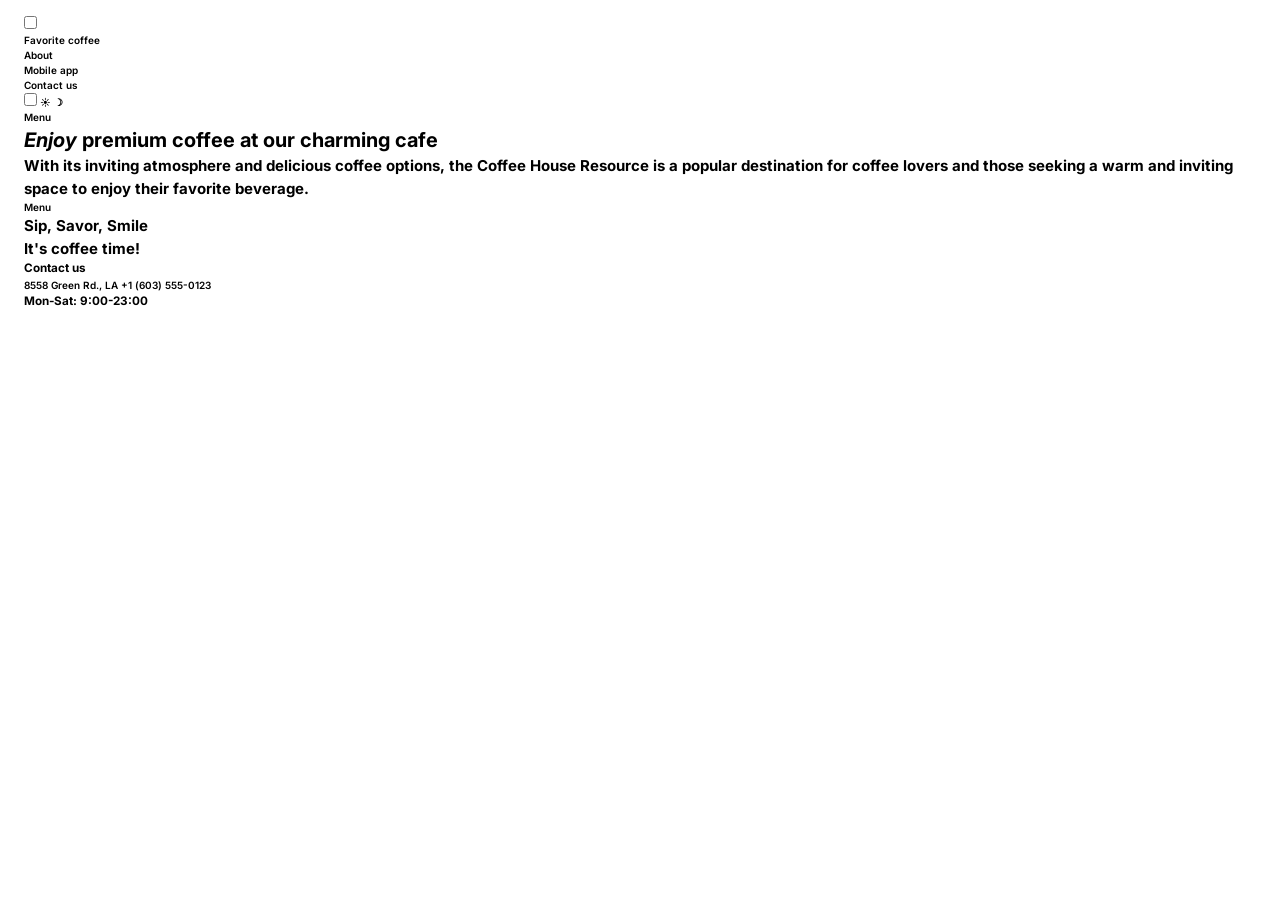
==== index.html @ 4351eb21 "feat: implement mobile menu button and fix mobile layout" ====
<!DOCTYPE html>
<html lang="en">

<head>
  <meta charset="UTF-8">
  <meta name="viewport" content="width=device-width, initial-scale=1.0">

  <link href="https://fonts.googleapis.com/css?family=Inter" rel="stylesheet" type="text/css">
  <link rel="stylesheet" href="css/style.css">

  <script src="./js/theme.js" defer></script>
  <script src="index.js" defer></script>

  <title>Landing page</title>
  <script>
    if (localStorage.getItem('site-theme') === 'dark') {
      document.documentElement.classList.add('dark-theme');
    }
  </script>
</head>

<body>
  <header class="header">
    <input type="checkbox" id="mobile-menu-bth" class="menu__mobile--input" />
    <label for="mobile-menu-bth" class="menu__mobile--btn"><span class="menu__mobile--icon">&nbsp;</span></label>
    <span class="menu__mobile--background">&nbsp;</span>
    <div class="header__container">
      <div class="logo">
        <a href="index.html" class="logo__icon" aria-label="Logo"></a>
      </div>
      <nav class="nav">
        <ul class="nav__list">
          <li><a href="favorite">Favorite coffee</a></li>
          <li><a href="#about">About</a></li>
          <li><a href="#mobile">Mobile app</a></li>
          <li><a href="#contact">Contact us</a></li>
        </ul>

      </nav>
      <div class="header__button__container">
        <div class="theme-switcher">
          <input type="checkbox" id="theme-toggle" class="theme-switcher__input">
          <label for="theme-toggle" class="theme-switcher__label">
            <span class="theme-switcher__icon theme-switcher__icon--sun">
              &#9728;
            </span>
            <span class="theme-switcher__icon theme-switcher__icon--moon">
              &#9789;
            </span>
          </label>
        </div>

        <a href="./pages/menu.html" class="btn-menu">Menu</a>
      </div>
    </div>
  </header>

  <main class="hero">
    <div class="hero__container">
      <h1 class="hero__title"><strong class="accent"><em>Enjoy</em></strong> premium coffee at our charming cafe</h1>
      <h2 class="hero__text">With its inviting atmosphere and delicious coffee options, the Coffee House Resource
        is
        a popular destination for coffee lovers and those seeking a warm and inviting space to enjoy their favorite
        beverage.</h2>
      <a href="./pages/menu.html" class="hero__btn">Menu</a>
    </div>
  </main>


  <footer class="footer" id="footer">
    <div class="footer__container" id="contact">
      <div class="footer__brand">
        <div class="footer__slogan">
          <h2 class="footer__title"> Sip, Savor, Smile</h2>
          <h2 class="footer__title">
            <strong class=" accent">It's coffee time!</strong>
          </h2>
        </div>
        <div class="footer__socials">
          <a href="https://twitter.com" target="_blank" class="footer__socials--twitter" aria-label="Twitter"></a>

          <a href="https://instagram.com" target="_blank" class="footer__socials--instagram" aria-label="Instagram"></a>

          <a href="https://facebook.com" target="_blank" class="footer__socials--facebook" aria-label="Facebook"></a>
        </div>
      </div>

      <div class="footer__contacts">
        <h3 class="footer__contacts--title">Contact us</h3>

        <div class="footer__contacts--list">
          <a href="https://maps.app.goo.gl/gk7T9Ak3BX2JQmJ17" target="_blank" class="footer__contacts--map">
            <span class="contact">8558 Green Rd., LA</span>
          </a>

          <a href="tel:+16035550123" class="footer__contacts--tel">
            <span class="contact">+1 (603) 555-0123</span>
          </a>

          <h3 class="footer__contacts--time">
            <span class="contact">Mon-Sat: 9:00-23:00</span>
          </h3>
        </div>
      </div>
    </div>
  </footer>
</body>

</html>
---- css/style.css ----
* {
  margin: 0;
  padding: 0;
  box-sizing: border-box;
  transition: all .5s;
  text-decoration: none;
  list-style: none;
  color: var(--main_color_text);
}

body {
  background-color: var(--color-bg-page);
  color: var(--color-text-primary);
  font-family: 'Inter', sans-serif;
  font-size: 62.5%;
  line-height: 1.5;
  margin: 1rem 1.5rem;
  font-weight: 600;
  max-width: 180rem;
}

@media (min-width: 2930px) {
  body {
    margin: auto;
  }
}

@media (max-width: 768px) {
  .btn-menu-mob {
    display: flex;
  }
  
  .btn-menu {
    display: none; 
  }
  
}
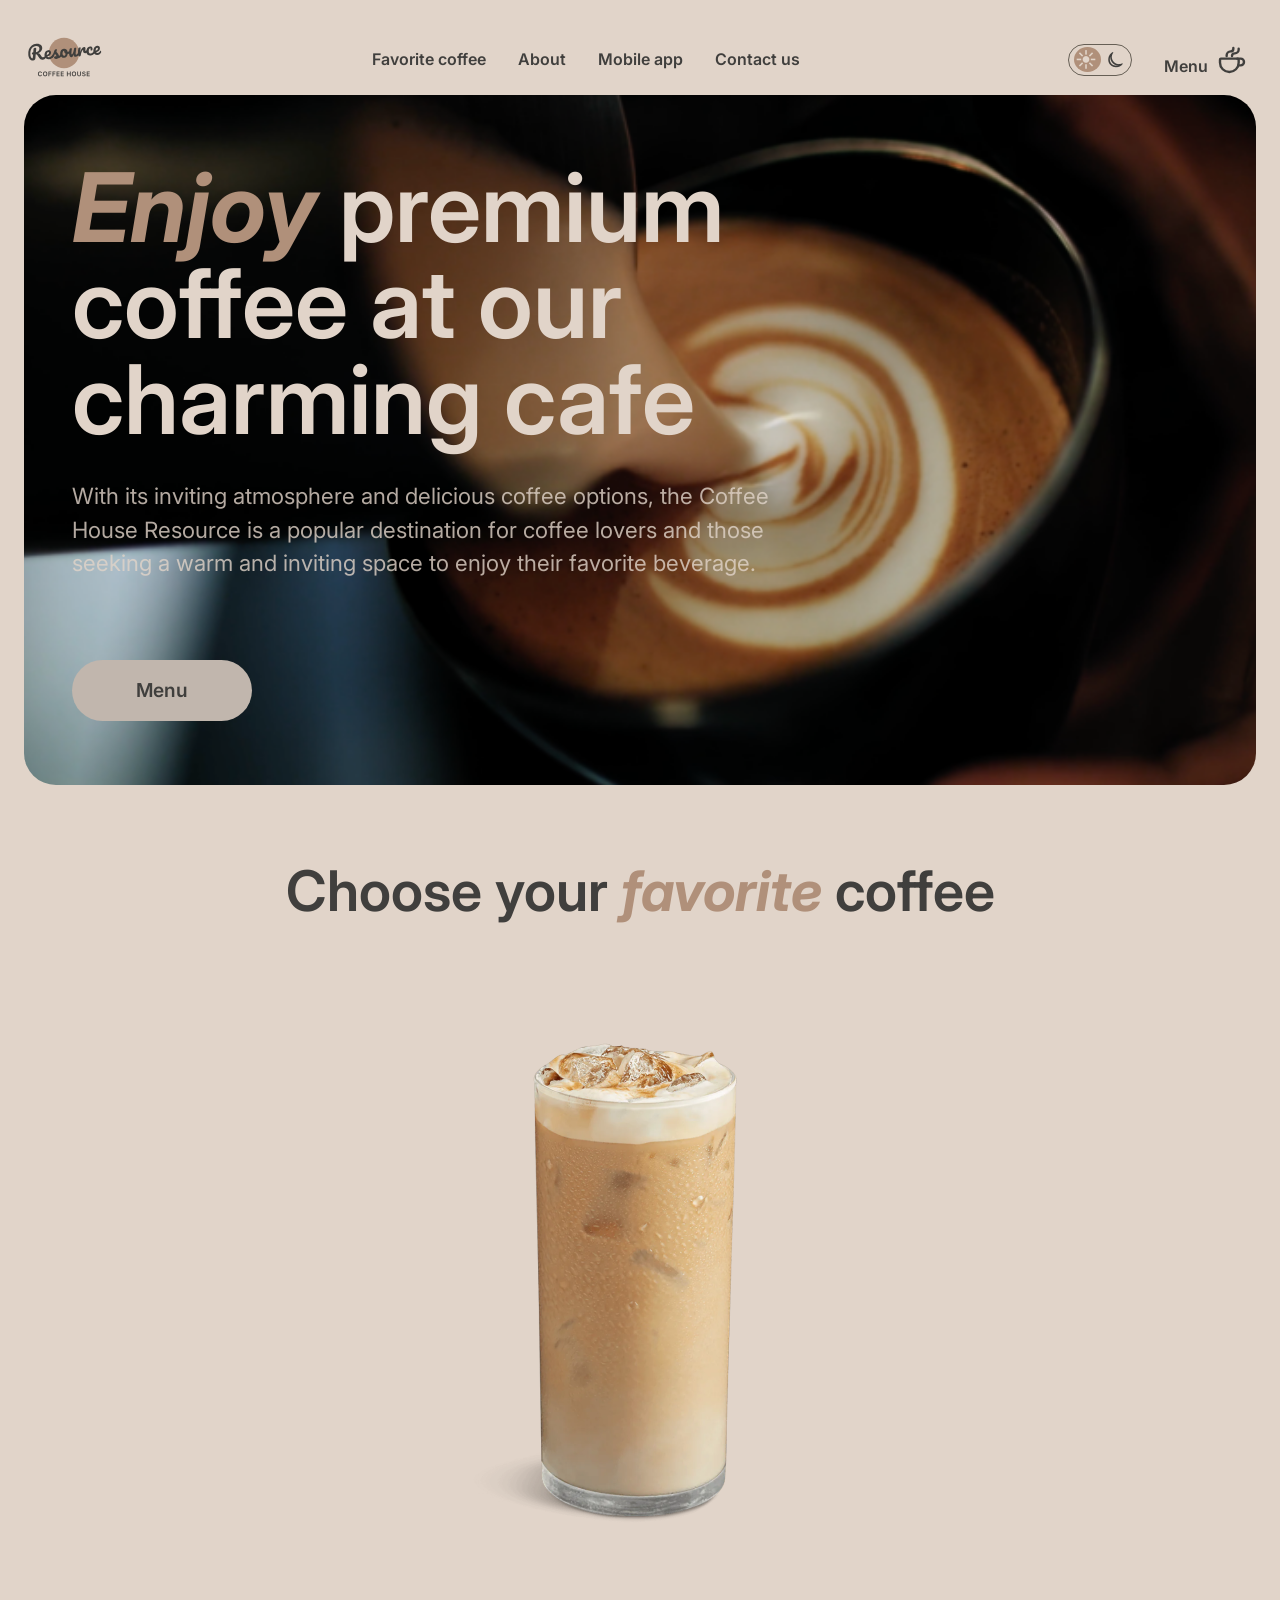
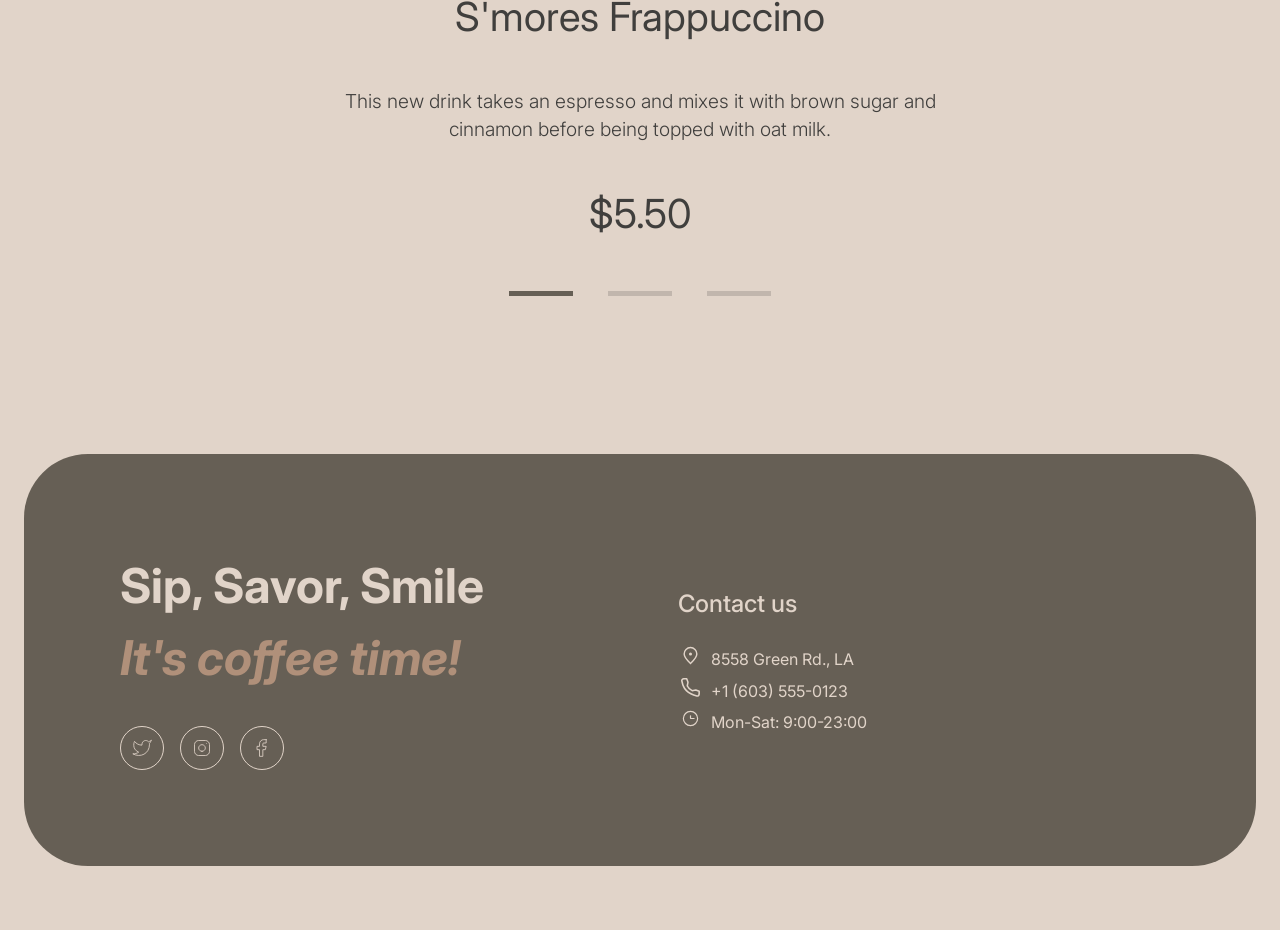
==== commit e3b929fb: "feat: add favorite section" ====
--- a/index.html
+++ b/index.html
@@ -55,17 +55,80 @@
     </div>
   </header>
 
-  <main class="hero">
-    <div class="hero__container">
-      <h1 class="hero__title"><strong class="accent"><em>Enjoy</em></strong> premium coffee at our charming cafe</h1>
-      <h2 class="hero__text">With its inviting atmosphere and delicious coffee options, the Coffee House Resource
-        is
-        a popular destination for coffee lovers and those seeking a warm and inviting space to enjoy their favorite
-        beverage.</h2>
-      <a href="./pages/menu.html" class="hero__btn">Menu</a>
-    </div>
+  <main class="main">
+
+    <section class="hero">
+      <div class="hero__container">
+        <h1 class="hero__title"><strong class="u-accent"><em>Enjoy</em></strong> premium coffee at our charming cafe
+        </h1>
+        <h2 class="hero__text">With its inviting atmosphere and delicious coffee options, the Coffee House Resource
+          is
+          a popular destination for coffee lovers and those seeking a warm and inviting space to enjoy their favorite
+          beverage.</h2>
+        <a href="./pages/menu.html" class="hero__btn">Menu</a>
+      </div>
+    </section>
+
+
+    <section class="favorite u-margin-bottom-m" id="favorite">
+      <h2 class="favorite__tile u-text-xl">
+        Choose your <strong class="u-accent">favorite</strong> coffee
+      </h2>
+
+      <div class="favorite__slider u-margin-top-m">
+        <div class="favorite__slider__container">
+
+          <button type="button" class="u-text-l u-round-button"><span>&larr;</span></button>
+
+          <ul class="slider__list u-padding-bottom-l">
+
+            <li class="slider__list__item">
+              <img src="./assets/images/coffee-slider-1.png" alt="coffee slider 1 img">
+              <h3 class="slider__item--title u-margin-top-s u-text-l">S'mores Frappuccino</h3>
+              <p class="u-text-m u-margin-top-s u-box-30">
+                This new drink takes an espresso and mixes it with brown sugar and cinnamon before being topped with oat
+                milk.
+              </p>
+              <h3 class="slider__item__price u-margin-top-s u-text-l">$5.50</h3>
+            </li>
+
+            <li class="slider__list__item">
+              <img src="./assets/images/coffee-slider-2.png" alt="coffee slider 2 img">
+              <h3 class="slider__item--title u-margin-top-s u-text-l">Caramel Macchiato</h3>
+              <p class="u-text-m u-margin-top-s u-box-30">
+                Fragrant and unique classic espresso with rich caramel-peanut syrup, with cream under whipped thick
+                foam.
+              </p>
+              <h3 class="slider__item__price u-margin-top-s u-text-l">$5.50</h3>
+            </li>
+
+            <li class="slider__list__item">
+              <img src="./assets/images/coffee-slider-3.png" alt="coffee slider 3 img">
+
+              <h3 class="slider__item--title u-margin-top-s u-text-l">Ice coffee</h3>
+              <p class="u-text-m u-margin-top-s u-box-30">
+                A popular summer drink that tones and invigorates. Prepared from coffee, milk and ice.
+              </p>
+              <h3 class="slider__item__price u-margin-top-s u-text-l">$5.00</h3>
+            </li>
+          </ul>
+
+          <button type="button" class="u-text-l u-round-button">
+            <span>&rarr;</span>
+          </button>
+
+        </div>
+
+        <div class="slider--buttons">
+          <span type="button" class="slider__indicators active">&nbsp;</span>
+          <span type="button" class="slider__indicators">&nbsp;</span>
+          <span type="button" class="slider__indicators">&nbsp;</span>
+        </div>
+
+      </div>
+    </section>
+
   </main>
-
 
   <footer class="footer" id="footer">
     <div class="footer__container" id="contact">
@@ -73,7 +136,7 @@
         <div class="footer__slogan">
           <h2 class="footer__title"> Sip, Savor, Smile</h2>
           <h2 class="footer__title">
-            <strong class=" accent">It's coffee time!</strong>
+            <strong class="u-accent">It's coffee time!</strong>
           </h2>
         </div>
         <div class="footer__socials">
--- a/css/style.css
+++ b/css/style.css
@@ -1,38 +1,8 @@
-* {
-  margin: 0;
-  padding: 0;
-  box-sizing: border-box;
-  transition: all .5s;
-  text-decoration: none;
-  list-style: none;
-  color: var(--main_color_text);
-}
+@import "./variables.css";
+@import "./reset.css";
 
-body {
-  background-color: var(--color-bg-page);
-  color: var(--color-text-primary);
-  font-family: 'Inter', sans-serif;
-  font-size: 62.5%;
-  line-height: 1.5;
-  margin: 1rem 1.5rem;
-  font-weight: 600;
-  max-width: 180rem;
-}
+@import "./utilities.css";
+@import "./components.css";
+@import "./layout.css";
 
-@media (min-width: 2930px) {
-  body {
-    margin: auto;
-  }
-}
-
-@media (max-width: 768px) {
-  .btn-menu-mob {
-    display: flex;
-  }
-  
-  .btn-menu {
-    display: none; 
-  }
-  
-}
-
+@import "./favorite.css";
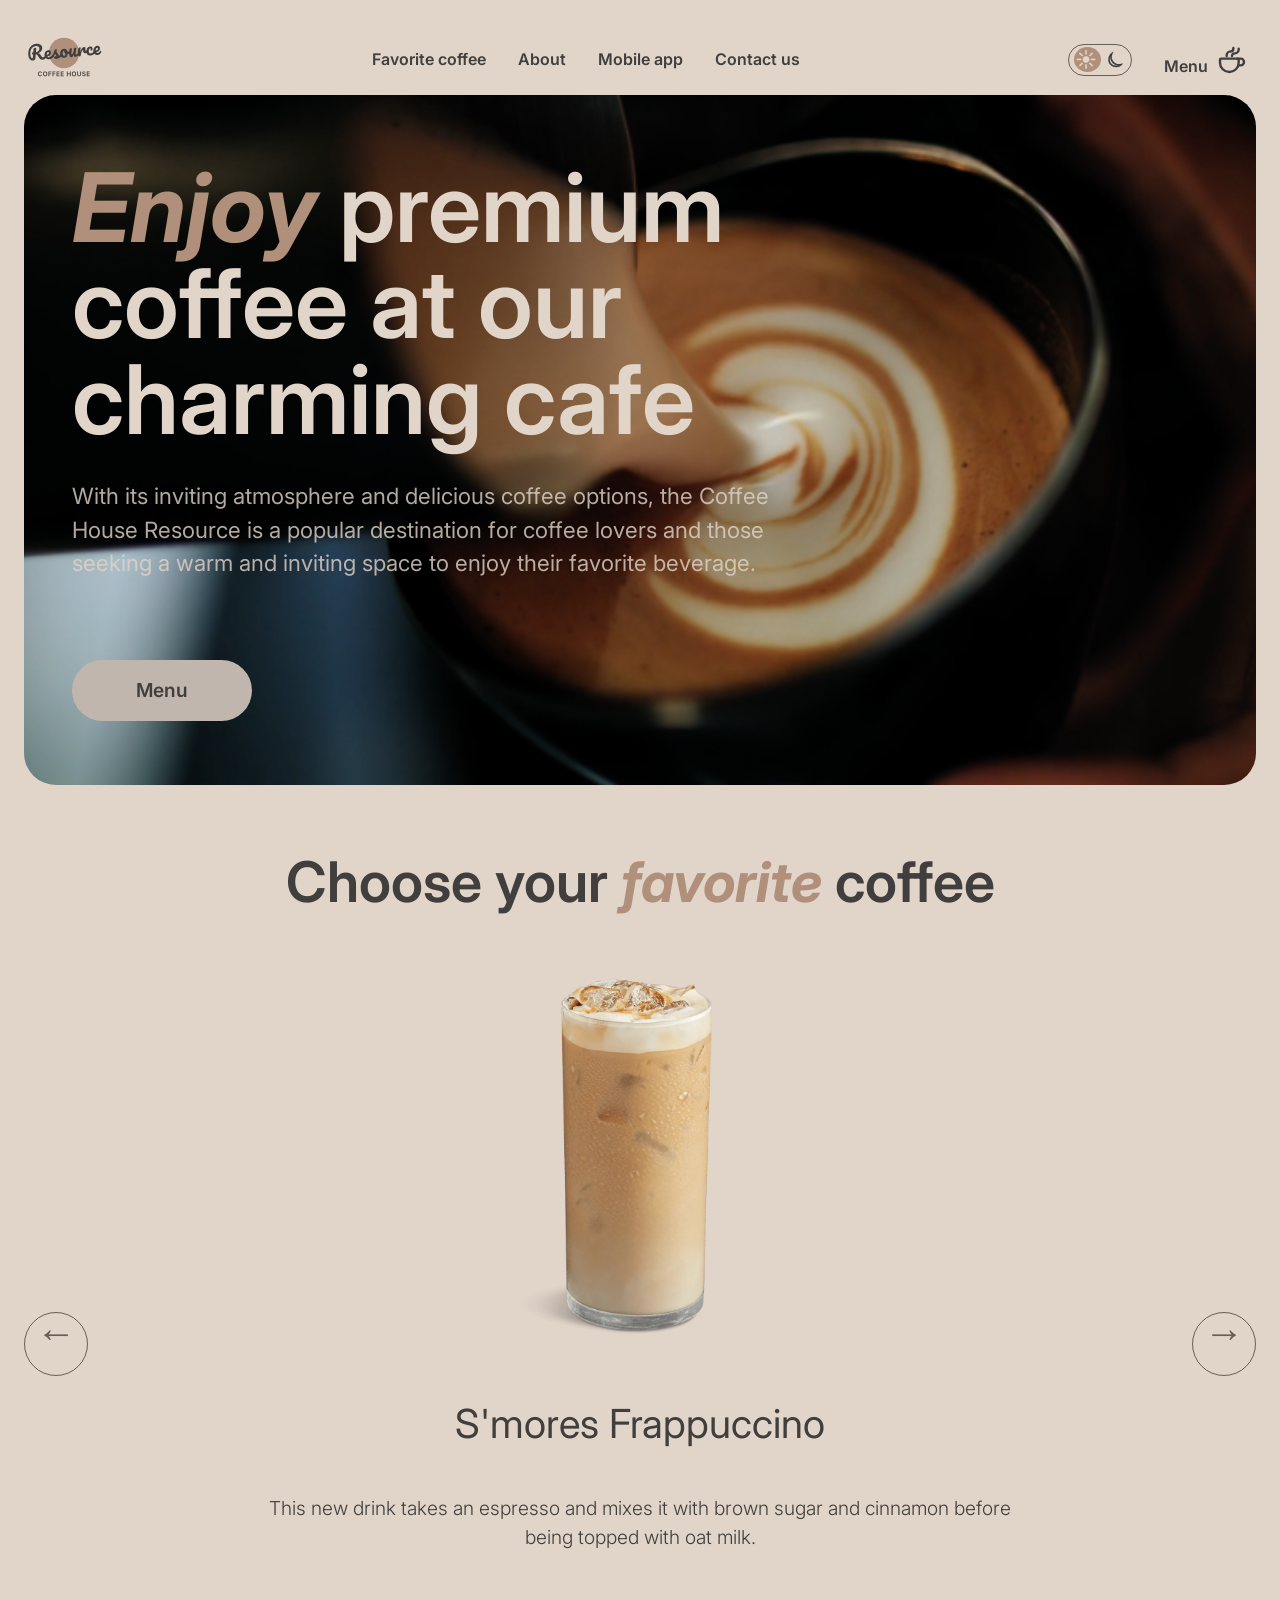
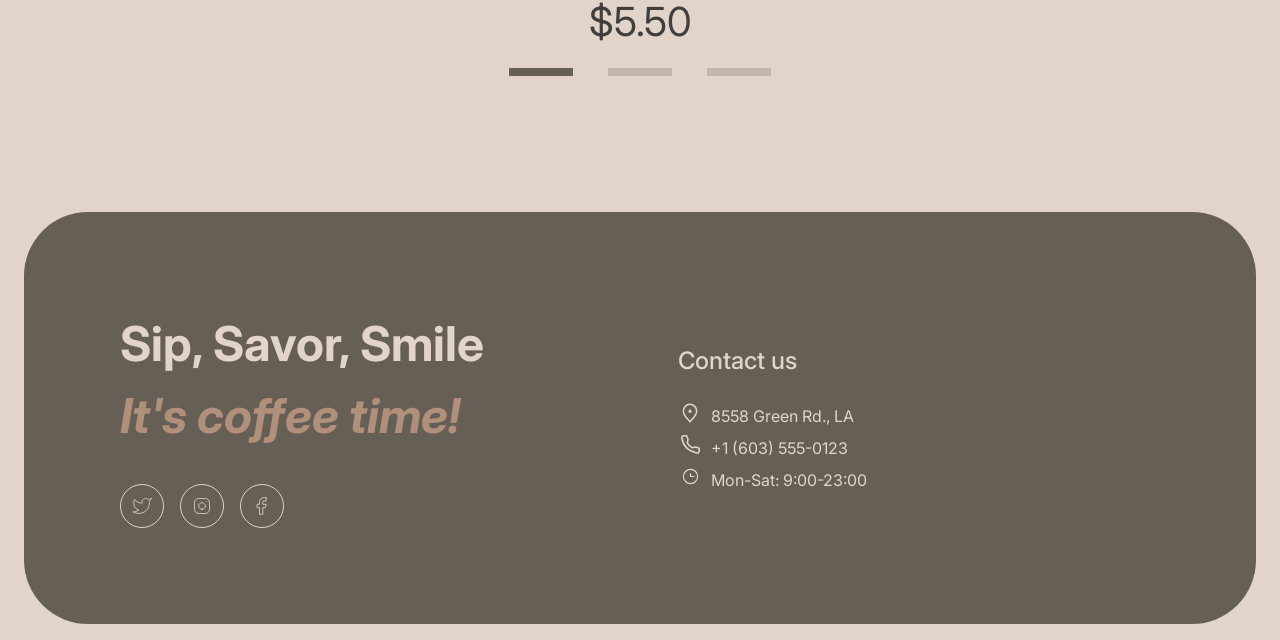
==== commit a2374e47: "fix: slider mobile view" ====
--- a/index.html
+++ b/index.html
@@ -70,12 +70,12 @@
     </section>
 
 
-    <section class="favorite u-margin-bottom-m" id="favorite">
+    <section class="favorite" id="favorite">
       <h2 class="favorite__tile u-text-xl">
         Choose your <strong class="u-accent">favorite</strong> coffee
       </h2>
 
-      <div class="favorite__slider u-margin-top-m">
+      <div class="favorite__slider u-margin-top-s">
         <div class="favorite__slider__container">
 
           <button type="button" class="u-text-l u-round-button"><span>&larr;</span></button>
@@ -85,7 +85,7 @@
             <li class="slider__list__item">
               <img src="./assets/images/coffee-slider-1.png" alt="coffee slider 1 img">
               <h3 class="slider__item--title u-margin-top-s u-text-l">S'mores Frappuccino</h3>
-              <p class="u-text-m u-margin-top-s u-box-30">
+              <p class="u-text-m u-margin-top-s u-box-40">
                 This new drink takes an espresso and mixes it with brown sugar and cinnamon before being topped with oat
                 milk.
               </p>
@@ -95,7 +95,7 @@
             <li class="slider__list__item">
               <img src="./assets/images/coffee-slider-2.png" alt="coffee slider 2 img">
               <h3 class="slider__item--title u-margin-top-s u-text-l">Caramel Macchiato</h3>
-              <p class="u-text-m u-margin-top-s u-box-30">
+              <p class="u-text-m u-margin-top-s u-box-40">
                 Fragrant and unique classic espresso with rich caramel-peanut syrup, with cream under whipped thick
                 foam.
               </p>
@@ -106,7 +106,7 @@
               <img src="./assets/images/coffee-slider-3.png" alt="coffee slider 3 img">
 
               <h3 class="slider__item--title u-margin-top-s u-text-l">Ice coffee</h3>
-              <p class="u-text-m u-margin-top-s u-box-30">
+              <p class="u-text-m u-margin-top-s u-box-40">
                 A popular summer drink that tones and invigorates. Prepared from coffee, milk and ice.
               </p>
               <h3 class="slider__item__price u-margin-top-s u-text-l">$5.00</h3>
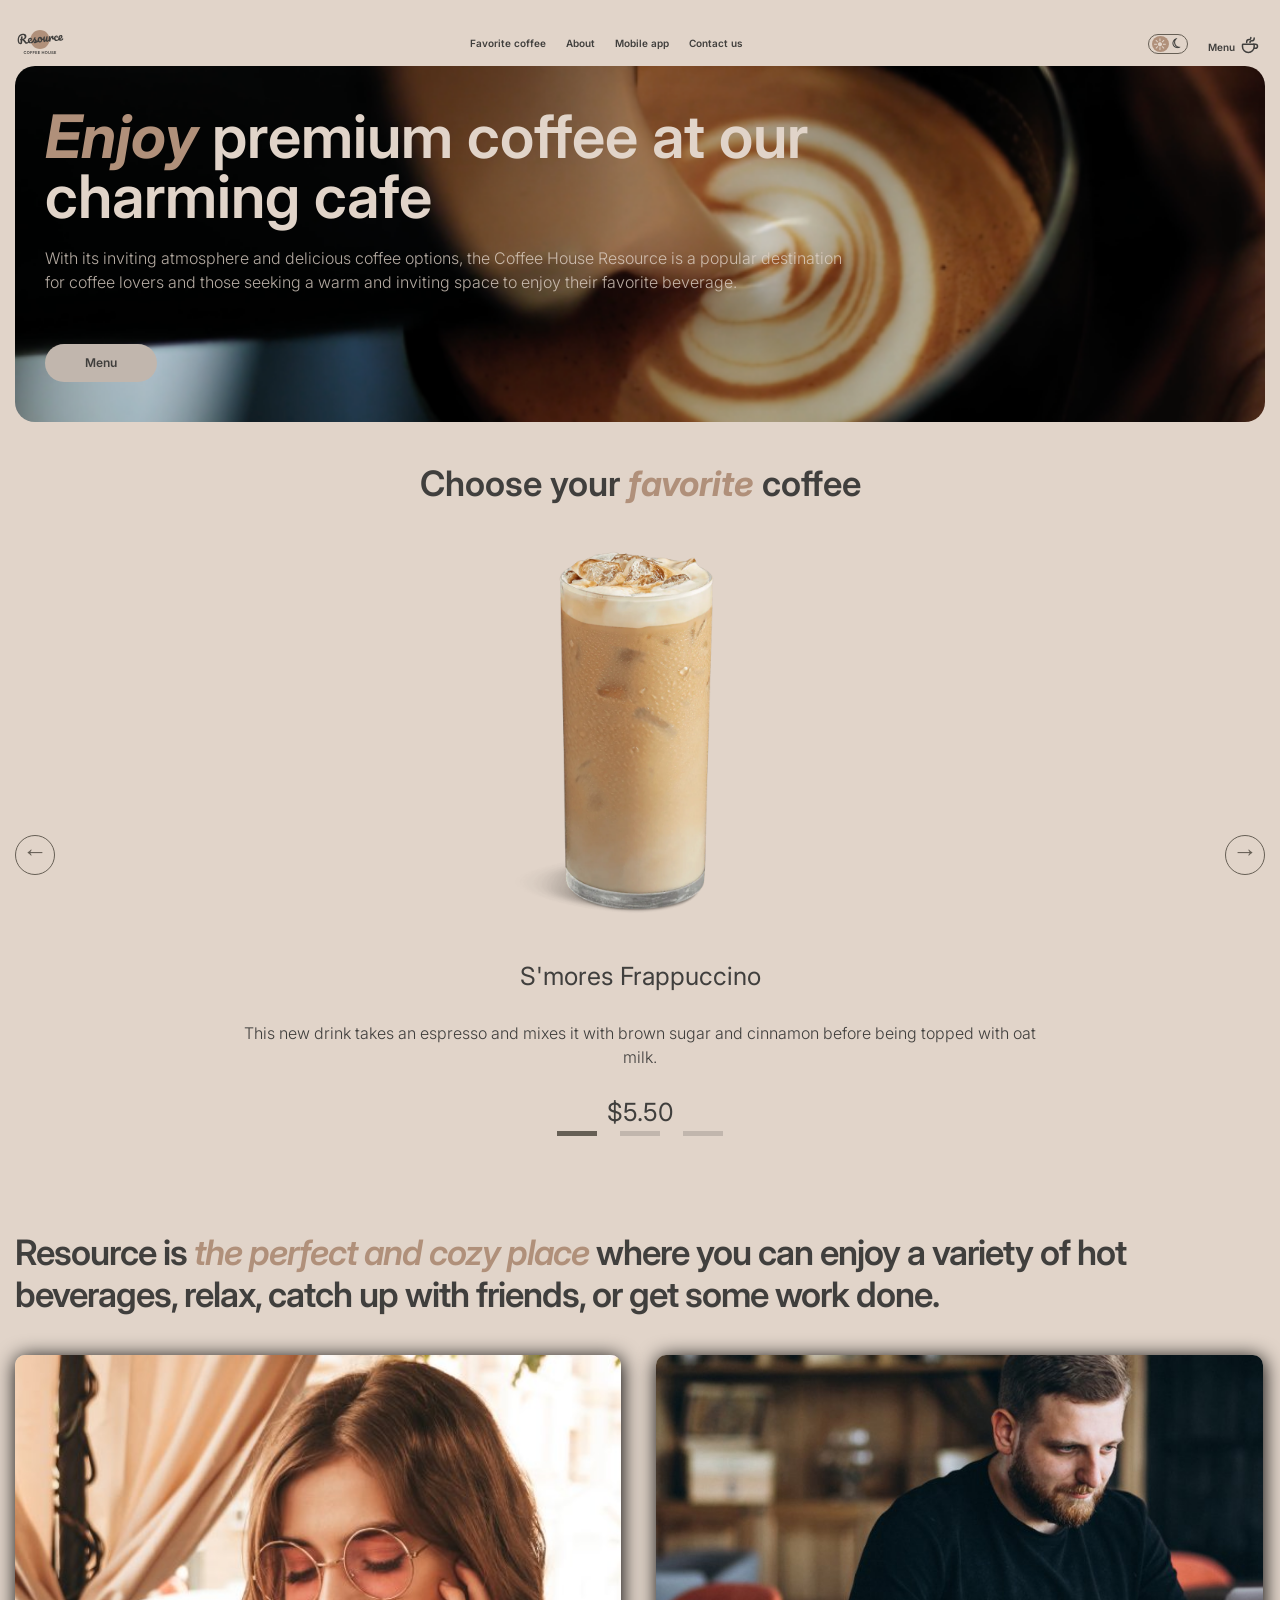
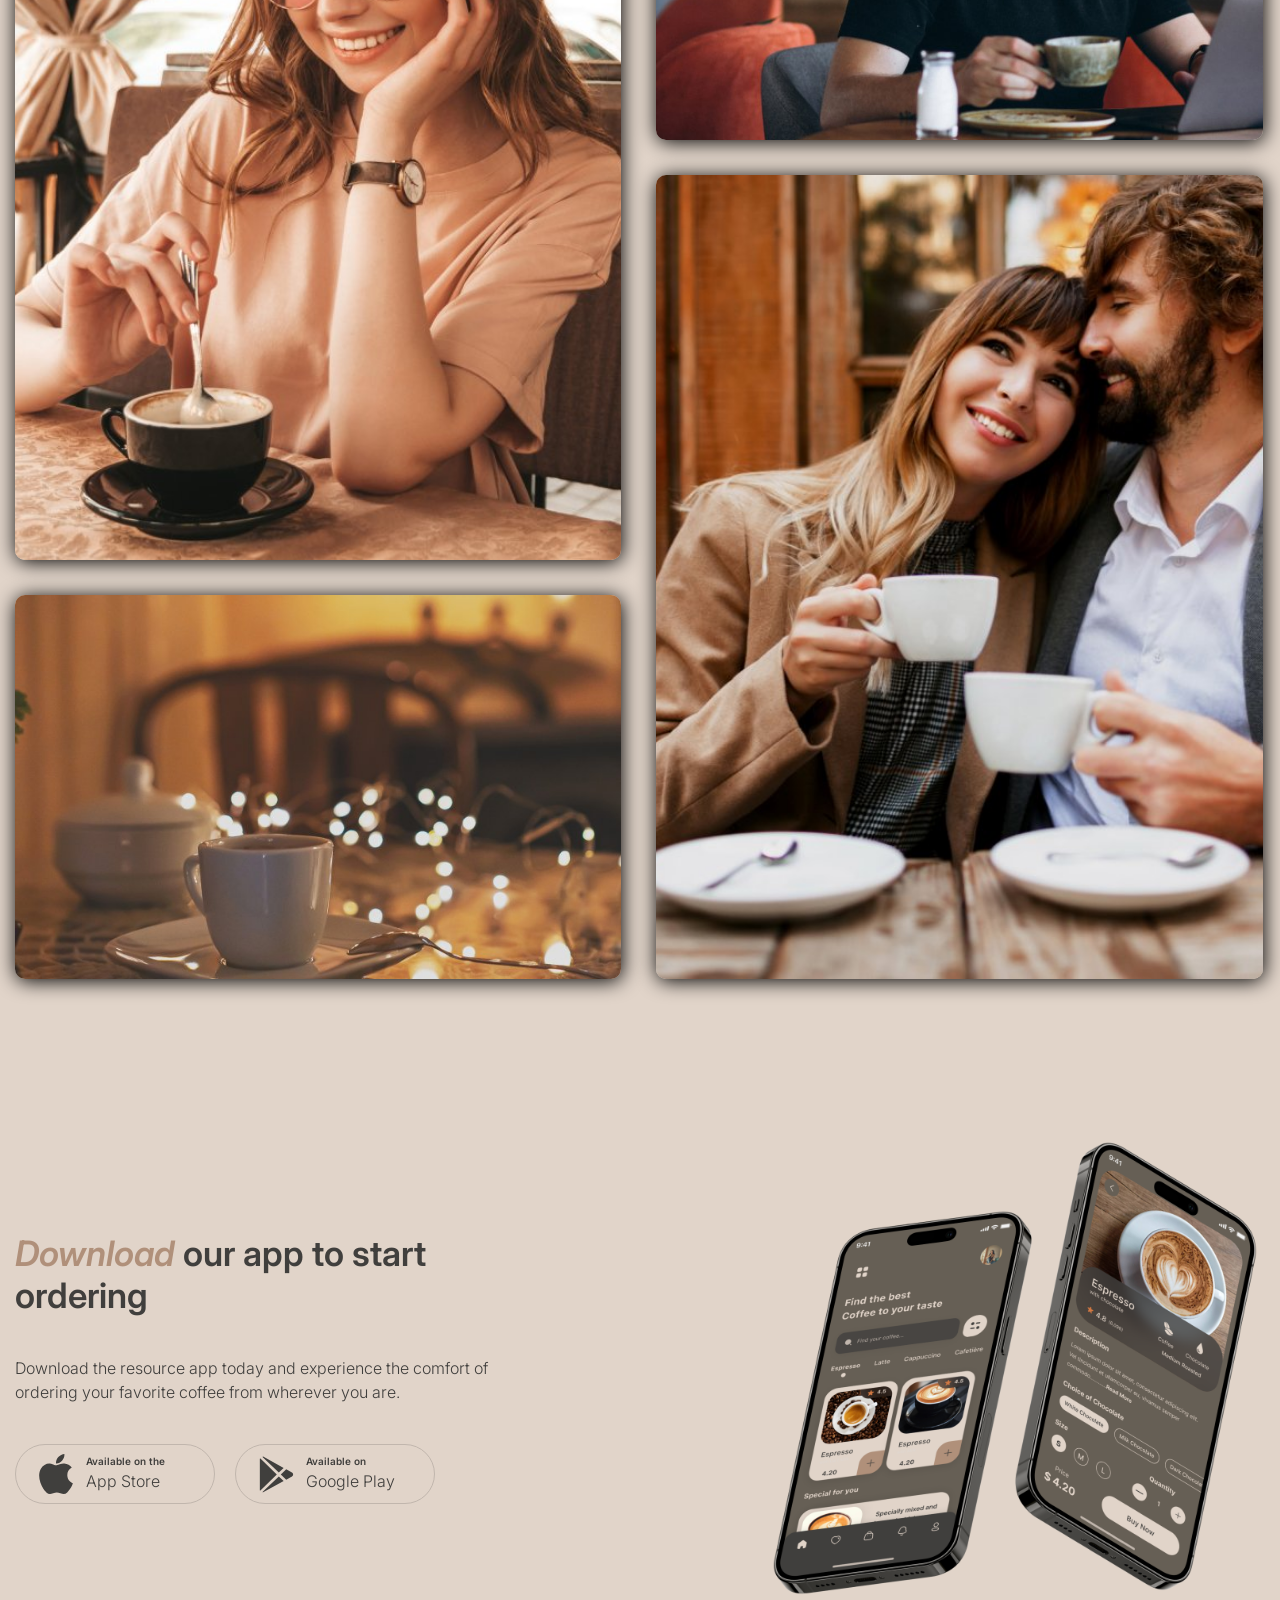
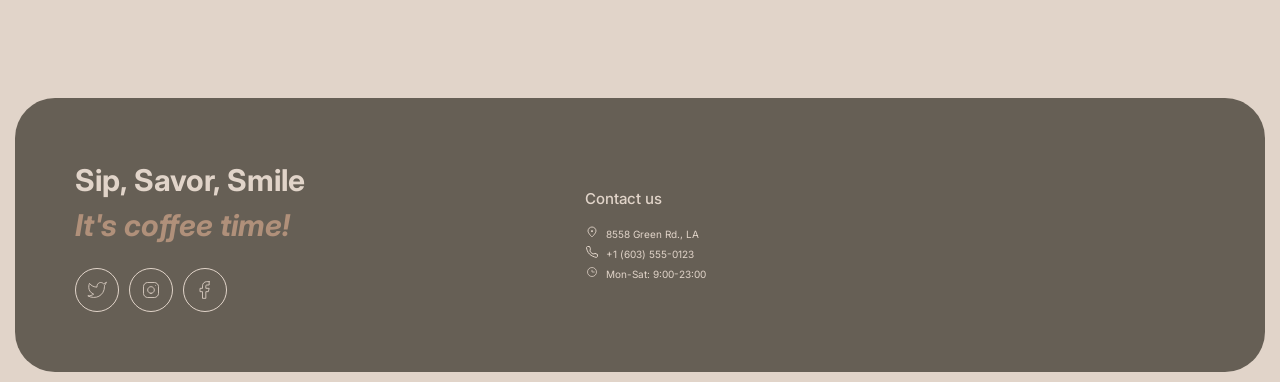
==== commit a7d498e8: "feat: add about and mobile section" ====
--- a/index.html
+++ b/index.html
@@ -21,9 +21,13 @@
 
 <body>
   <header class="header">
-    <input type="checkbox" id="mobile-menu-bth" class="menu__mobile--input" />
-    <label for="mobile-menu-bth" class="menu__mobile--btn"><span class="menu__mobile--icon">&nbsp;</span></label>
+    <input type="checkbox" id="mobile-menu-bth" class="menu__mobile--input">
+
+    <label for="mobile-menu-bth" class="menu__mobile--btn">
+      <span class="menu__mobile--icon">&nbsp;</span>
+    </label>
     <span class="menu__mobile--background">&nbsp;</span>
+
     <div class="header__container">
       <div class="logo">
         <a href="index.html" class="logo__icon" aria-label="Logo"></a>
@@ -59,12 +63,14 @@
 
     <section class="hero">
       <div class="hero__container">
-        <h1 class="hero__title"><strong class="u-accent"><em>Enjoy</em></strong> premium coffee at our charming cafe
+        <h1 class="hero__title u-text-xxl">
+          <strong class="u-accent">Enjoy</strong>
+          premium coffee at our charming cafe
         </h1>
-        <h2 class="hero__text">With its inviting atmosphere and delicious coffee options, the Coffee House Resource
-          is
-          a popular destination for coffee lovers and those seeking a warm and inviting space to enjoy their favorite
-          beverage.</h2>
+        <h2 class="hero__text u-text-m">
+          With its inviting atmosphere and delicious coffee options, the Coffee House Resource is a popular destination
+          for coffee lovers and those seeking a warm and inviting space to enjoy their favorite beverage.
+        </h2>
         <a href="./pages/menu.html" class="hero__btn">Menu</a>
       </div>
     </section>
@@ -78,12 +84,12 @@
       <div class="favorite__slider u-margin-top-s">
         <div class="favorite__slider__container">
 
-          <button type="button" class="u-text-l u-round-button"><span>&larr;</span></button>
+          <button id="slider-prev" type="button" class="u-text-l u-round-button"><span>&larr;</span></button>
 
           <ul class="slider__list u-padding-bottom-l">
 
             <li class="slider__list__item">
-              <img src="./assets/images/coffee-slider-1.png" alt="coffee slider 1 img">
+              <img src="./assets/images/coffee-slider-1.png" alt="coffee slider 1 img" loading="lazy">
               <h3 class="slider__item--title u-margin-top-s u-text-l">S'mores Frappuccino</h3>
               <p class="u-text-m u-margin-top-s u-box-40">
                 This new drink takes an espresso and mixes it with brown sugar and cinnamon before being topped with oat
@@ -93,7 +99,7 @@
             </li>
 
             <li class="slider__list__item">
-              <img src="./assets/images/coffee-slider-2.png" alt="coffee slider 2 img">
+              <img src="./assets/images/coffee-slider-2.png" alt="coffee slider 2 img" loading="lazy">
               <h3 class="slider__item--title u-margin-top-s u-text-l">Caramel Macchiato</h3>
               <p class="u-text-m u-margin-top-s u-box-40">
                 Fragrant and unique classic espresso with rich caramel-peanut syrup, with cream under whipped thick
@@ -103,7 +109,7 @@
             </li>
 
             <li class="slider__list__item">
-              <img src="./assets/images/coffee-slider-3.png" alt="coffee slider 3 img">
+              <img src="./assets/images/coffee-slider-3.png" alt="coffee slider 3 img" loading="lazy">
 
               <h3 class="slider__item--title u-margin-top-s u-text-l">Ice coffee</h3>
               <p class="u-text-m u-margin-top-s u-box-40">
@@ -113,21 +119,64 @@
             </li>
           </ul>
 
-          <button type="button" class="u-text-l u-round-button">
+          <button id="slider-next" type="button" class="u-text-l u-round-button">
             <span>&rarr;</span>
           </button>
 
         </div>
 
-        <div class="slider--buttons">
-          <span type="button" class="slider__indicators active">&nbsp;</span>
-          <span type="button" class="slider__indicators">&nbsp;</span>
-          <span type="button" class="slider__indicators">&nbsp;</span>
-        </div>
-
-      </div>
-    </section>
-
+        <div id="slider-pagination" class="slider--buttons">
+          <span data-index="1" class="slider__indicators active">&nbsp;</span>
+          <span data-index="2" class="slider__indicators">&nbsp;</span>
+          <span data-index="3" class="slider__indicators">&nbsp;</span>
+        </div>
+
+      </div>
+    </section>
+
+    <section class="about" id="about">
+      <h2 class="about__text u-text-xl">
+        Resource is <span class="u-accent">the perfect and cozy place</span> where you can enjoy a variety of hot
+        beverages, relax, catch up with friends, or get some work done.
+      </h2>
+      <div class="about__container">
+        <img class="about-img" src="./assets/images/about-1.jpg" alt="Img about 1" loading="lazy">
+        <img class="about-img" src="./assets/images/about-2.jpg" alt="Img about 2" loading="lazy">
+        <img class="about-img" src="./assets/images/about-3.jpg" alt="Img about 3" loading="lazy">
+        <img class="about-img" src="./assets/images/about-4.jpg" alt="Img about 4" loading="lazy">
+      </div>
+    </section>
+
+
+
+    <section class="mobile" id="mobile">
+      <div class="mobile__container">
+        <h2 class="mobile--title u-text-xl">
+          <span class="u-accent">Download</span> our app to start ordering
+        </h2>
+        <p class="mobile--text u-text-m">
+          Download the resource app today and experience the comfort of ordering your favorite coffee from wherever you
+          are.
+        </p>
+
+        <div class="mobile__link__container">
+          <a href="#" class="mobile__link app-store">
+            <p class="link-title">
+              <span class="u-text-s">Available on the</span>
+              <span class="u-text-m">App Store</span>
+            </p>
+          </a>
+
+          <a href="#" class="mobile__link google-play">
+            <p class="link-title">
+              <span class="u-text-s">Available on</span>
+              <span class="u-text-m">Google Play</span>
+            </p>
+          </a>
+        </div>
+      </div>
+      <img class="mobile--img" src="./assets/images/mobile-screens.png" alt="mobile" loading="lazy">
+    </section>
   </main>
 
   <footer class="footer" id="footer">
--- a/css/style.css
+++ b/css/style.css
@@ -5,4 +5,6 @@
 @import "./components.css";
 @import "./layout.css";
 
-@import "./favorite.css";+@import "./favorite.css";
+@import "./adout.css";
+@import "./mobile.css";
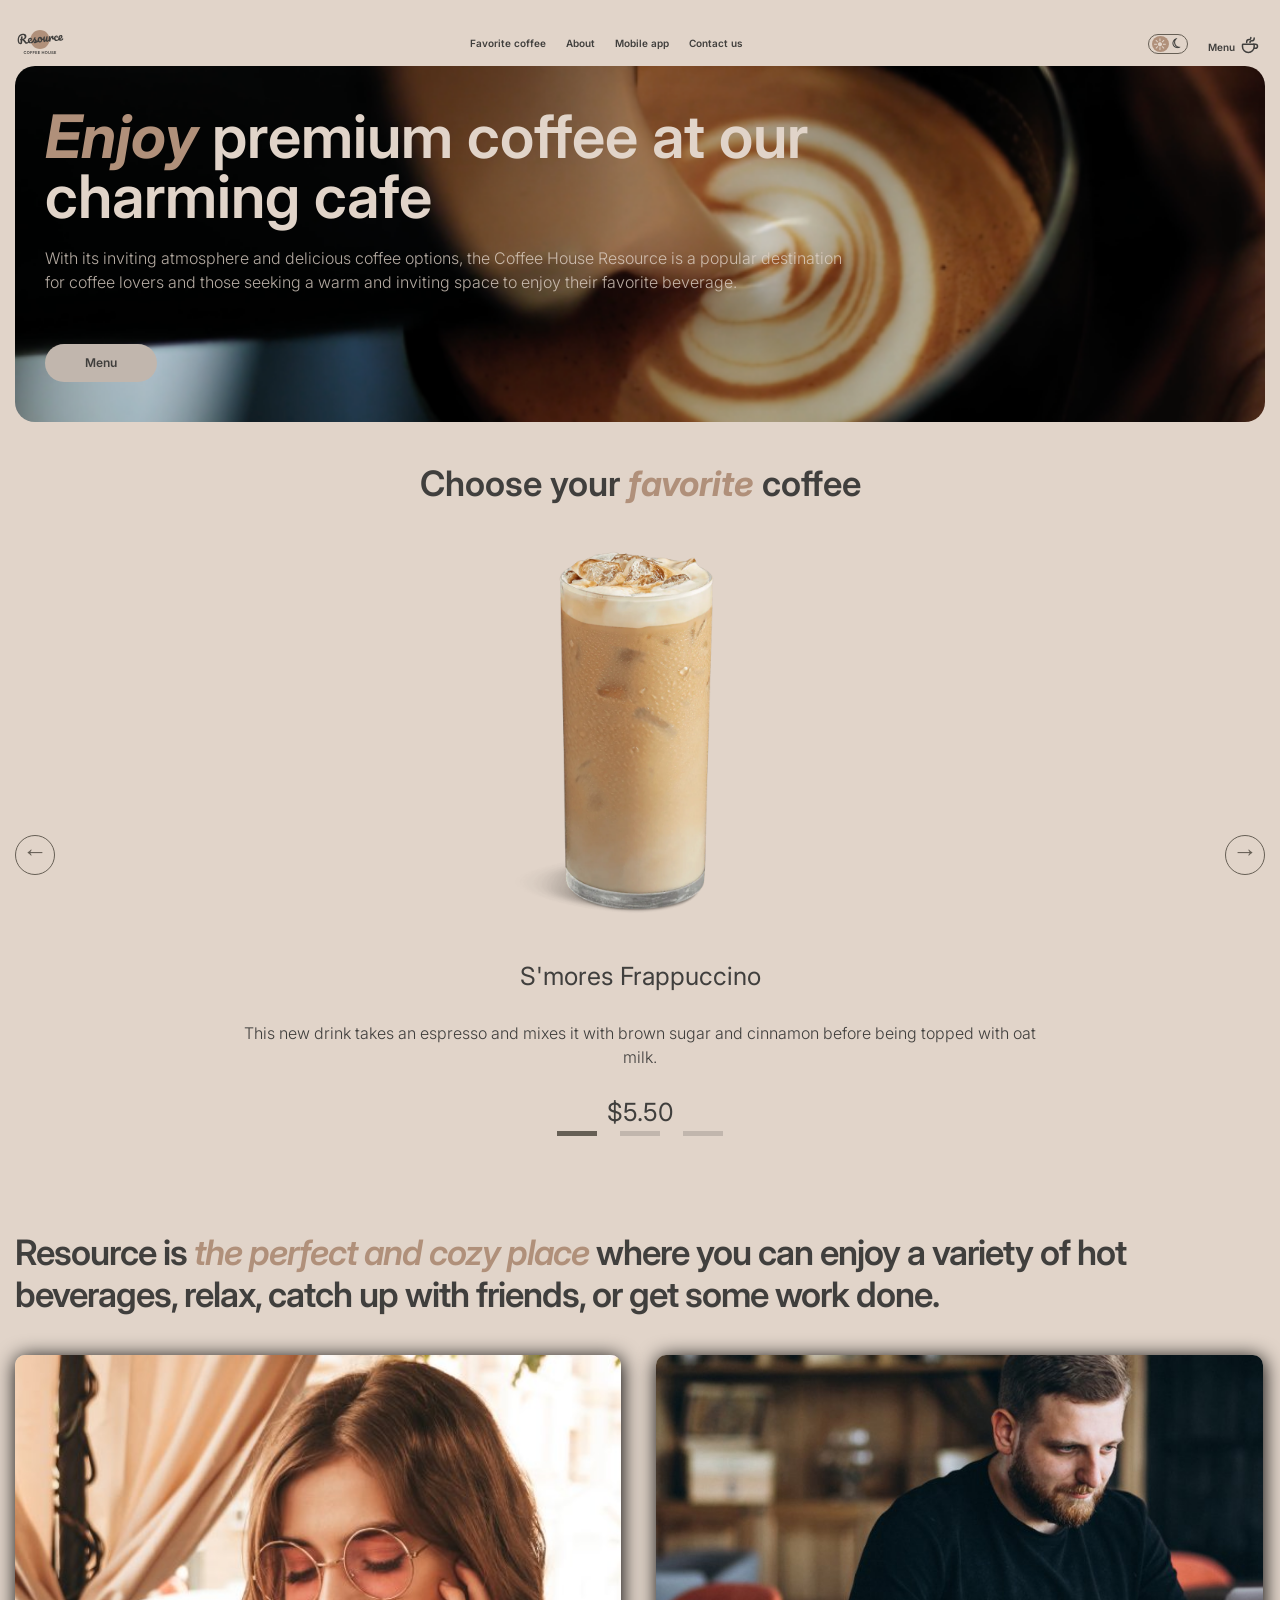
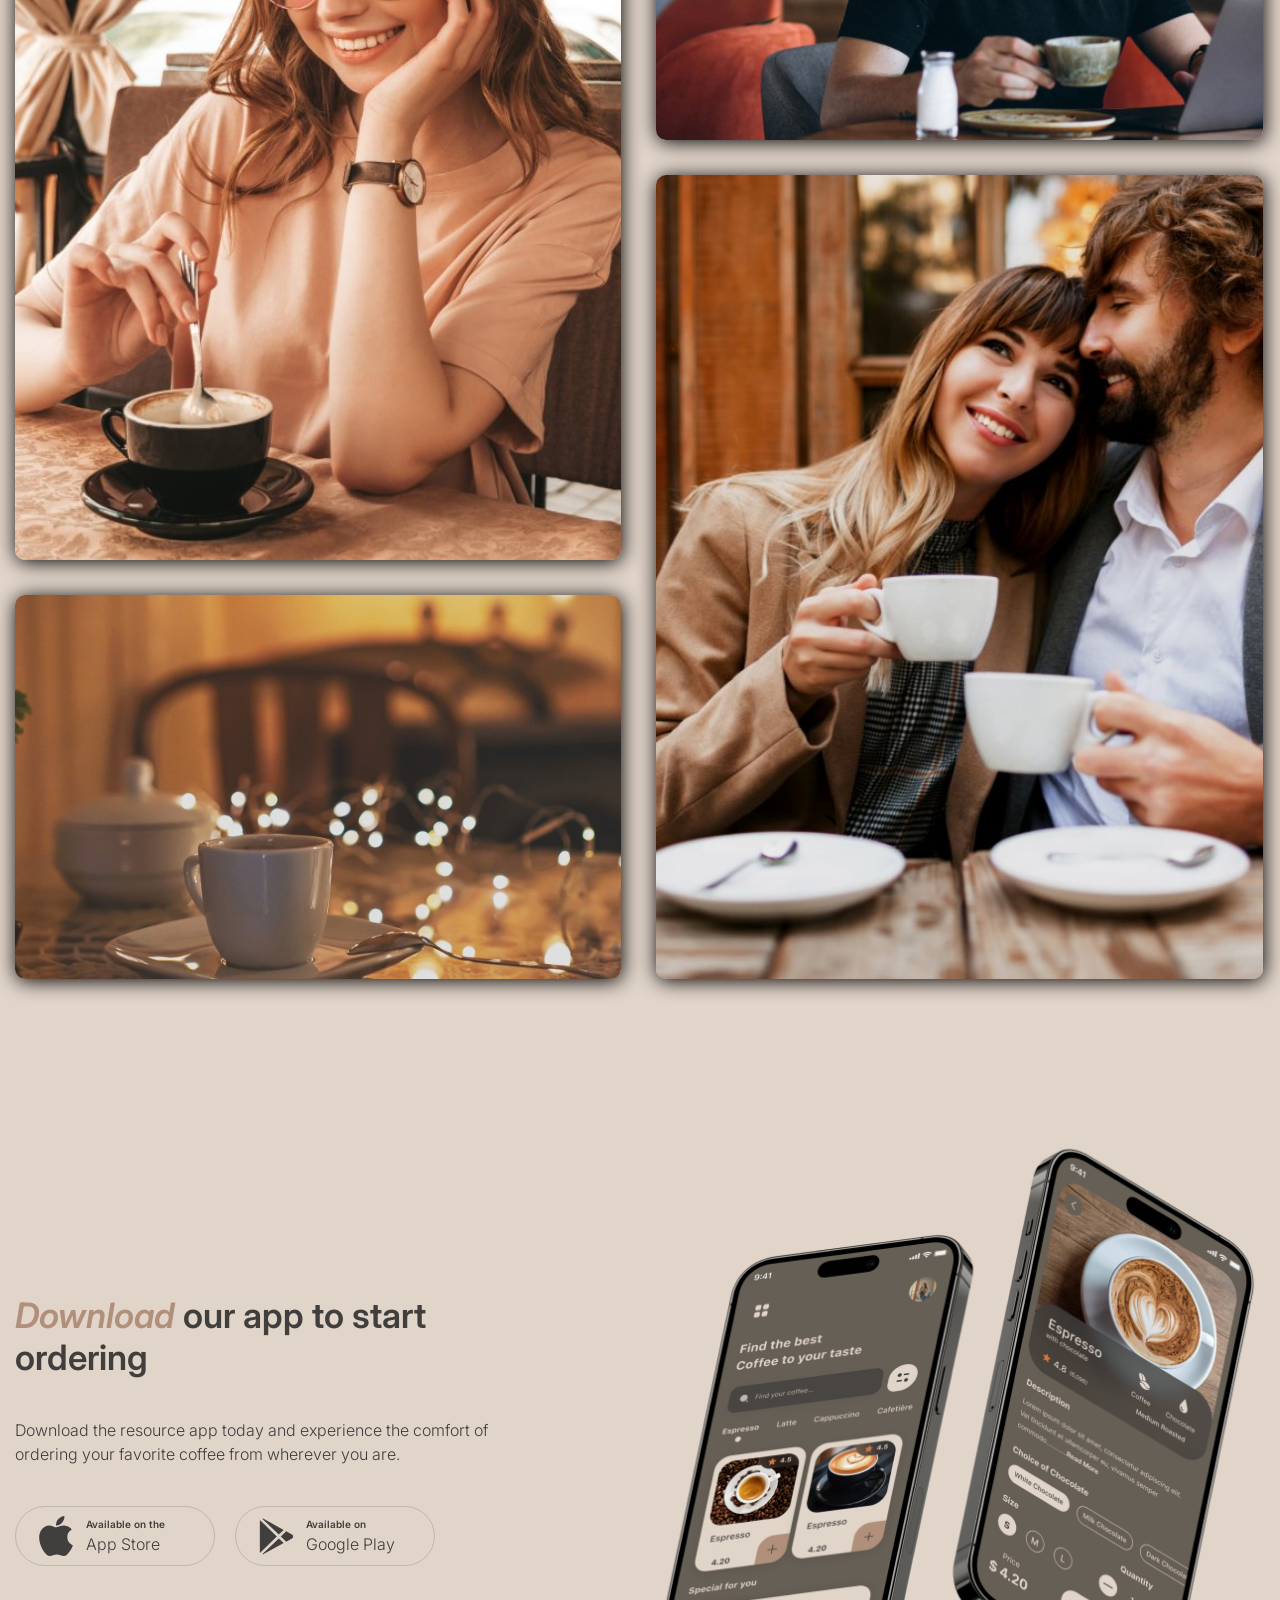
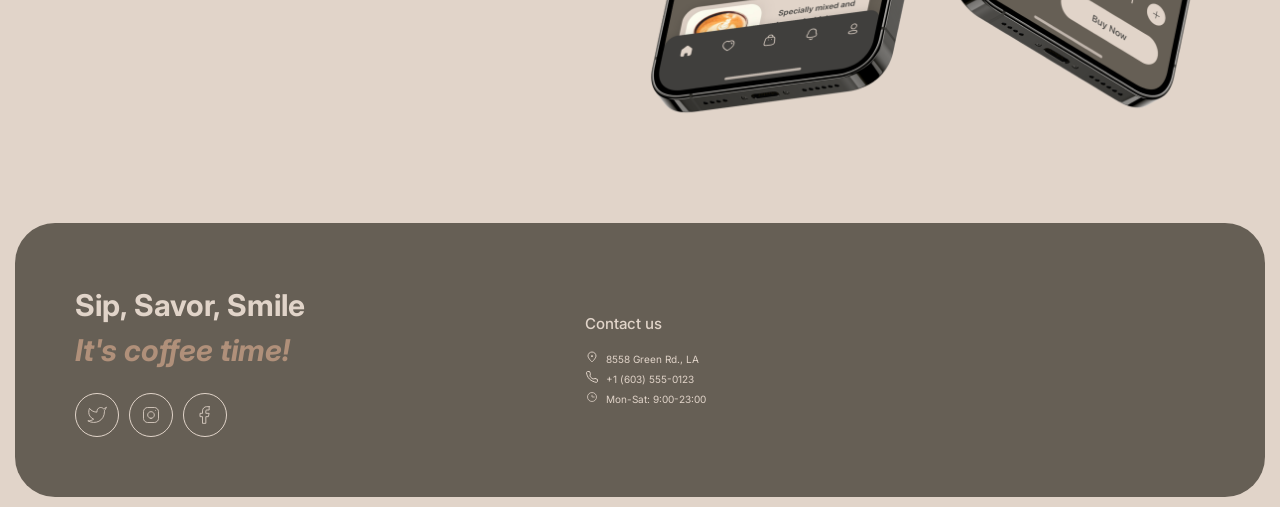
==== commit b3e37a28: "refactor: change structure of the project" ====
--- a/index.html
+++ b/index.html
@@ -4,6 +4,12 @@
 <head>
   <meta charset="UTF-8">
   <meta name="viewport" content="width=device-width, initial-scale=1.0">
+
+  <link rel="icon" sizes="32x32" href="favicon.png" type="image/svg+xml">
+
+  <link rel="alternate icon" href="favicon.png" type="image/x-icon">
+
+  <link rel="apple-touch-icon" sizes="52x52" href="assets/icons/apple-touch-icon.png">
 
   <link href="https://fonts.googleapis.com/css?family=Inter" rel="stylesheet" type="text/css">
   <link rel="stylesheet" href="css/style.css">
@@ -34,7 +40,7 @@
       </div>
       <nav class="nav">
         <ul class="nav__list">
-          <li><a href="favorite">Favorite coffee</a></li>
+          <li><a href="#favorite">Favorite coffee</a></li>
           <li><a href="#about">About</a></li>
           <li><a href="#mobile">Mobile app</a></li>
           <li><a href="#contact">Contact us</a></li>
@@ -179,7 +185,7 @@
     </section>
   </main>
 
-  <footer class="footer" id="footer">
+  <footer class="footer" id="contact">
     <div class="footer__container" id="contact">
       <div class="footer__brand">
         <div class="footer__slogan">
--- a/css/style.css
+++ b/css/style.css
@@ -2,9 +2,11 @@
 @import "./reset.css";
 
 @import "./utilities.css";
-@import "./components.css";
 @import "./layout.css";
 
+@import "./header.css";
+@import "./hero.css";
 @import "./favorite.css";
-@import "./adout.css";
-@import "./mobile.css";+@import "./about.css";
+@import "./mobile.css";
+@import "./footer.css";
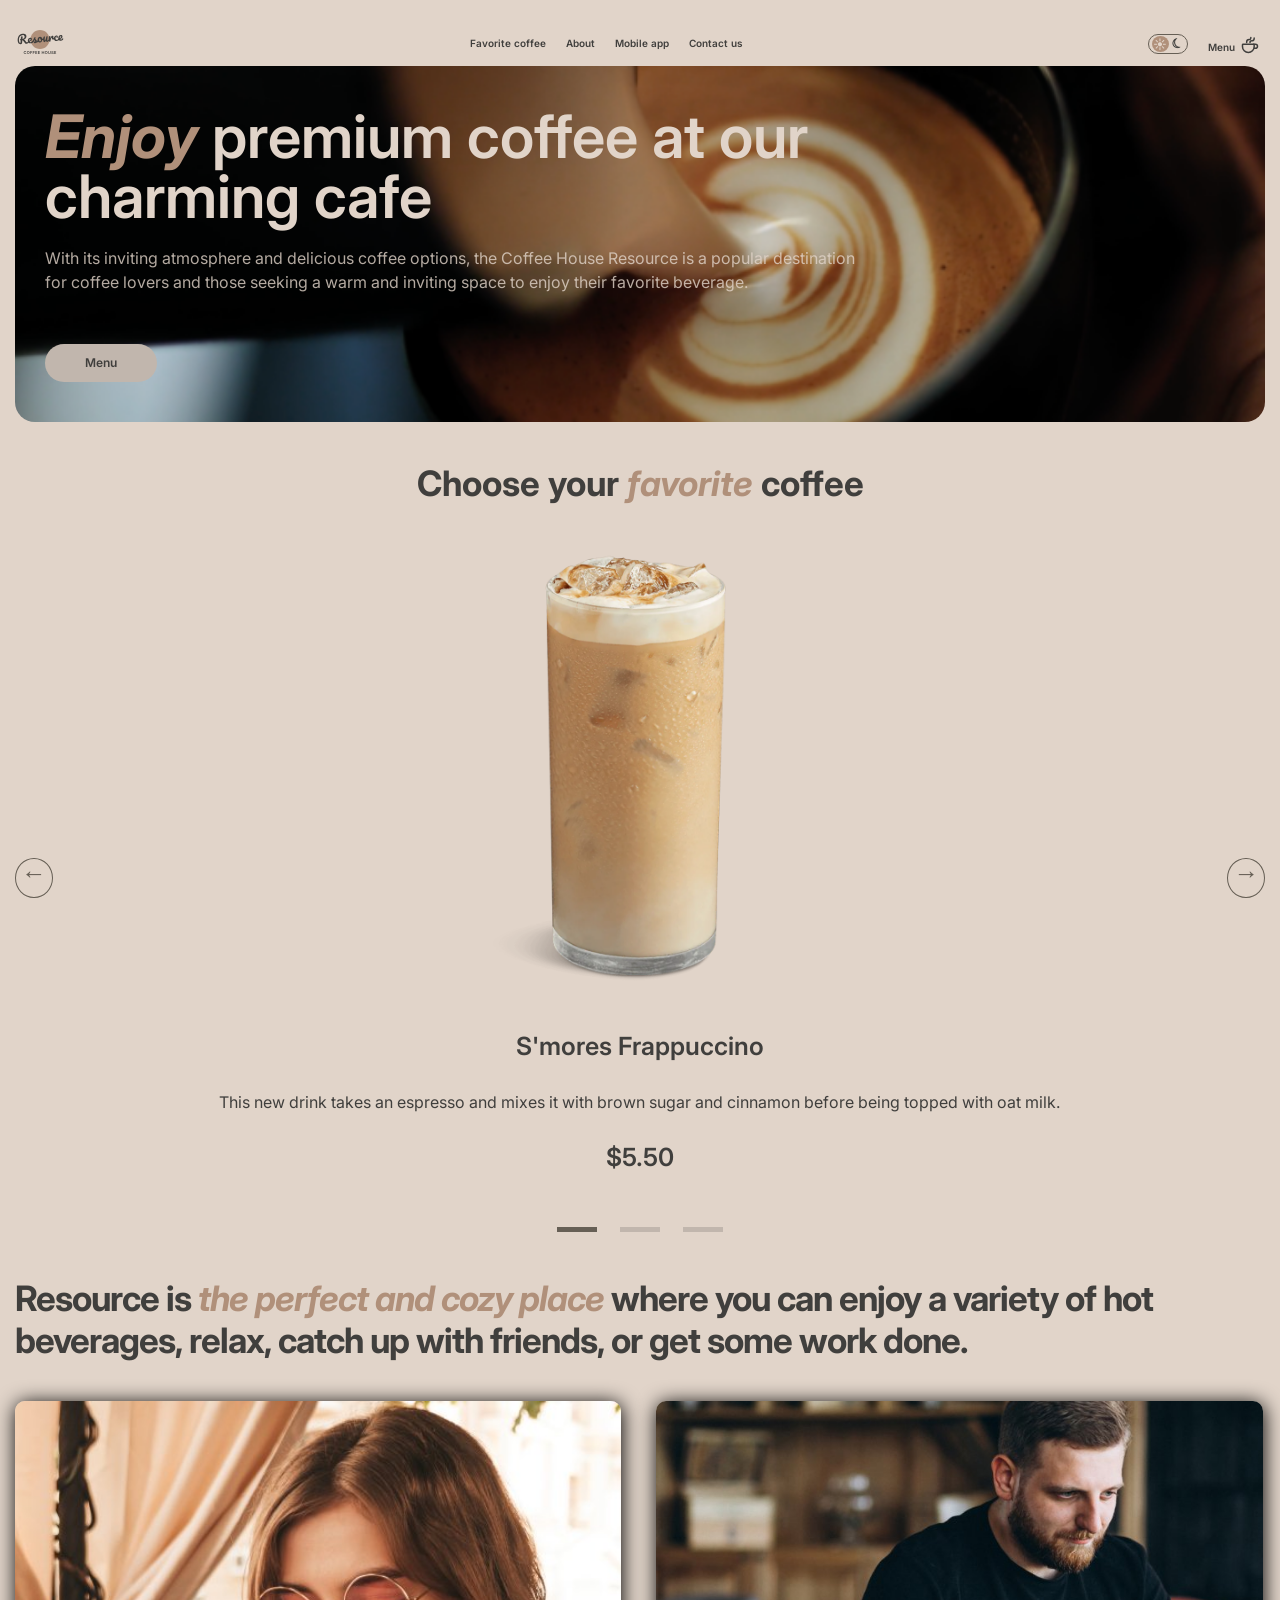
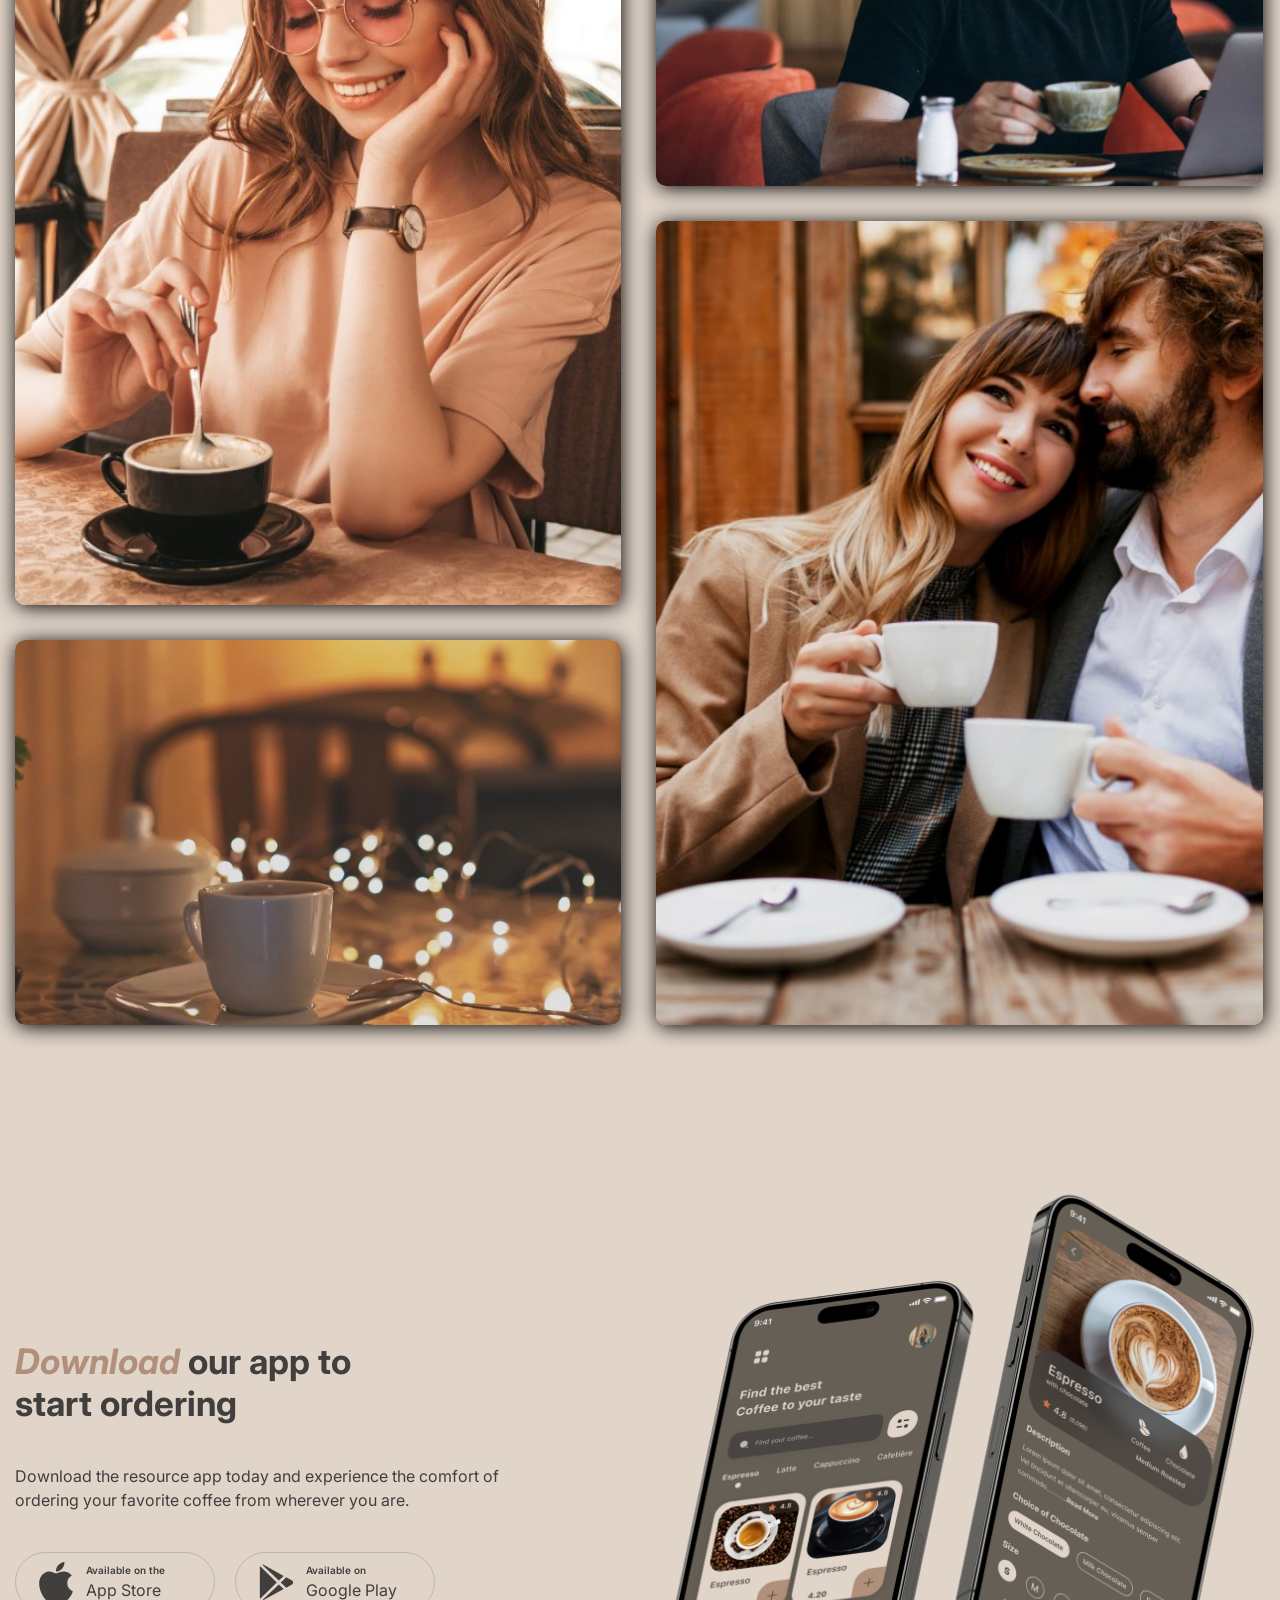
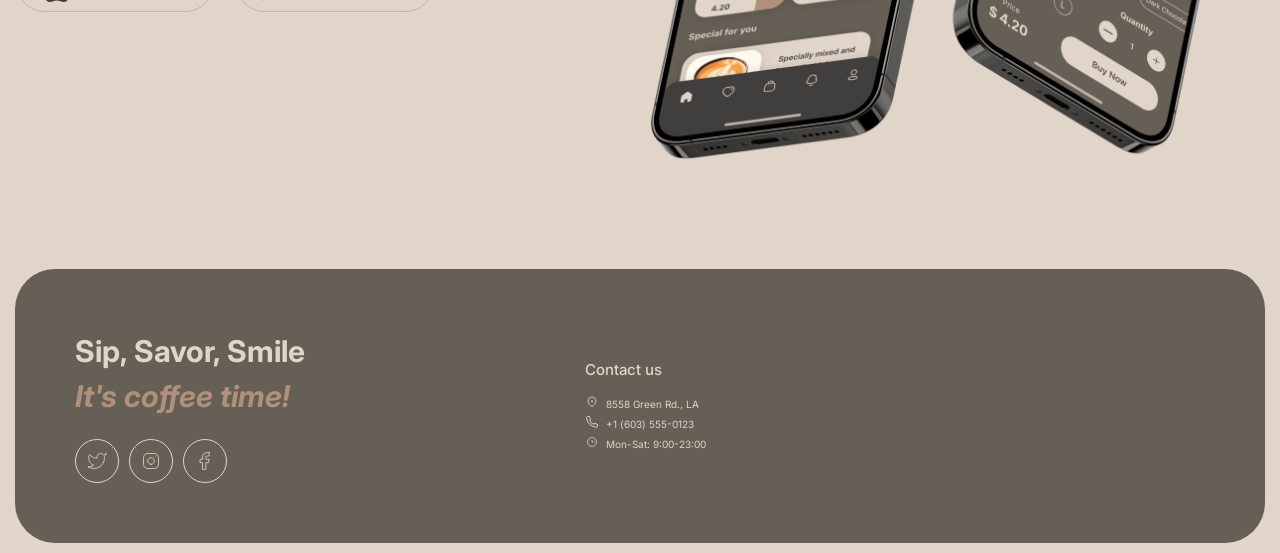
==== commit a107e8af: "feat: add functional to slider" ====
--- a/index.html
+++ b/index.html
@@ -92,7 +92,7 @@
 
           <button id="slider-prev" type="button" class="u-text-l u-round-button"><span>&larr;</span></button>
 
-          <ul class="slider__list u-padding-bottom-l">
+          <ul class="slider__list u-padding-bottom-l" id="slider_list">
 
             <li class="slider__list__item">
               <img src="./assets/images/coffee-slider-1.png" alt="coffee slider 1 img" loading="lazy">
@@ -132,9 +132,9 @@
         </div>
 
         <div id="slider-pagination" class="slider--buttons">
-          <span data-index="1" class="slider__indicators active">&nbsp;</span>
+          <span data-index="0" class="slider__indicators active">&nbsp;</span>
+          <span data-index="1" class="slider__indicators">&nbsp;</span>
           <span data-index="2" class="slider__indicators">&nbsp;</span>
-          <span data-index="3" class="slider__indicators">&nbsp;</span>
         </div>
 
       </div>
